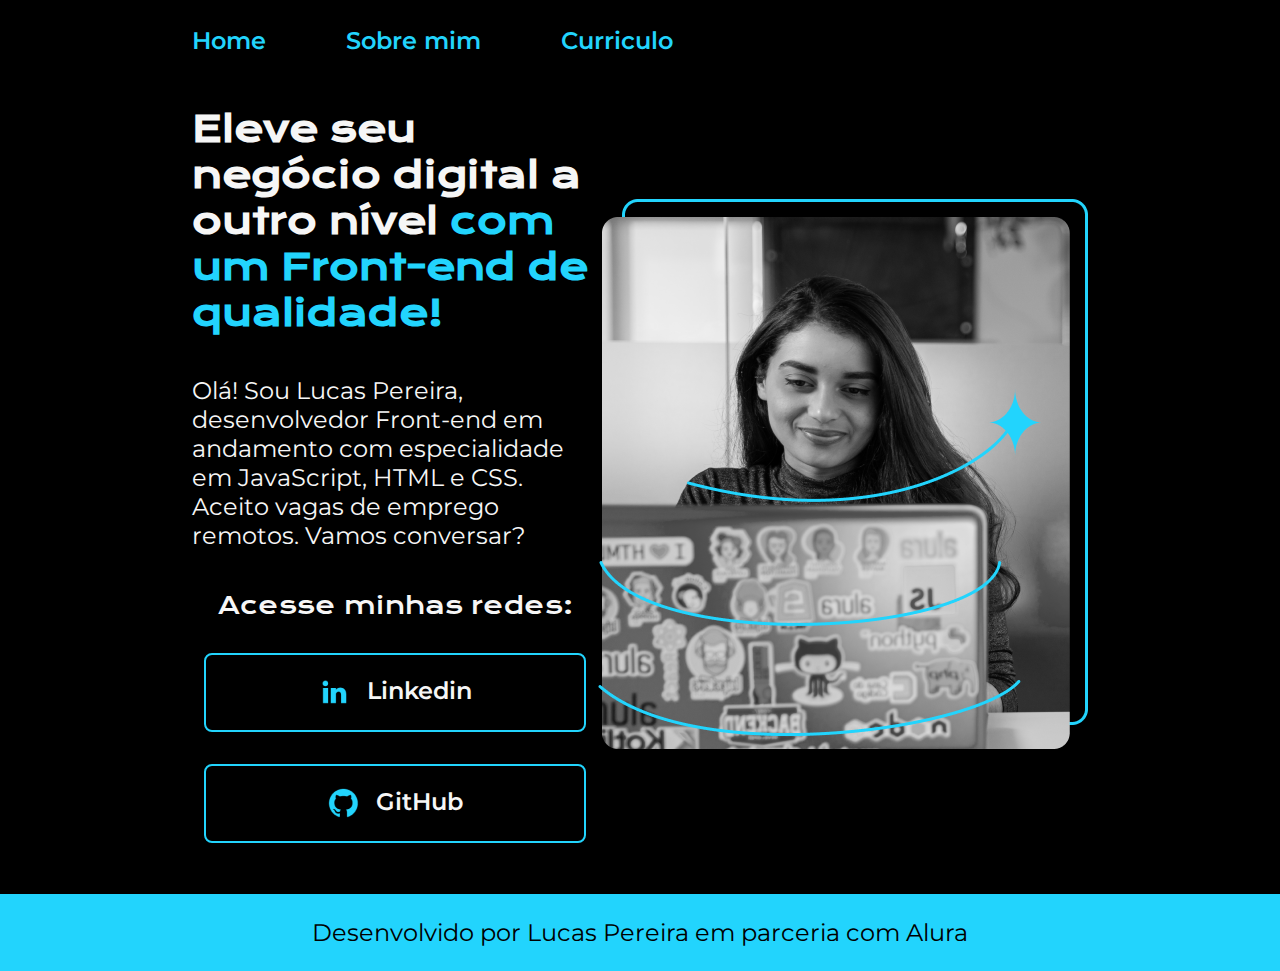
==== index.html @ a870b13a "Criando o repositório" ====
<!DOCTYPE html>
<html lang="pt-br">
<head>
    <meta charset="UTF-8">
    <meta http-equiv="X-UA-Compatible" content="IE=edge">
    <meta name="viewport" content="width=device-width, initial-scale=1.0">
    <link rel="stylesheet" href="styles/style.css">
    <title>Portfólio</title>
</head>
<body>

    <header class="cabecalho">
        <nav class="cabecalho__menu">
            <a class="cabecalho__menu__links" href="index.html">Home</a>
            <a class="cabecalho__menu__links" href="about.html">Sobre mim</a>
            <a class="cabecalho__menu__links" href="resume.html">Curriculo</a>
        </nav>
    </header>

    <main class="principal">

        <section class="principal__conteudo">

            <h1 class="principal__conteudo__titulo">Eleve seu negócio digital a outro nível <span class="principal__conteudo__titulo__destaque">com um Front-end de qualidade!</span></h1>
            <p class="principal__conteudo__texto">Olá! Sou Lucas Pereira, desenvolvedor Front-end em andamento com especialidade em JavaScript, HTML e CSS. Aceito vagas de emprego remotos. Vamos conversar?</p>

            <div class="principal__conteudo__links">
                <h2 class="principal__conteudo__links__subtitulo">Acesse minhas redes:</h2>
                <a class="principal__conteudo__links__ancora" href=# target="_blank">
                    <img src="assets/linkedin.png" alt="Logo linkedin"> 
                    Linkedin
                </a>
                <a class="principal__conteudo__links__ancora" href="https://github.com/lupesii" target="_blank">
                    <img src="assets/github.png" alt="Logo Github">
                    GitHub
                </a>
            </div>

        </section>

        <img src="assets/Imagem.png" alt="Joana Santos Programando">

    </main>
    <footer class="rodape">
        <p>Desenvolvido por Lucas Pereira em parceria com Alura</p>
    </footer>
</body>
</html>
---- styles/style.css ----
@charset "UTF-8";

@import url('https://fonts.googleapis.com/css2?family=Krona+One&family=Montserrat:wght@400;600&display=swap');

:root{
    --cor-primaria:#000000;
    --cor-secundaria: #f6f6f6;
    --cor-terciaria: #22D4fd;
    --cor-hover: #272727;

    --font-principal: "Krona One", sans-serif;
    --font-secundaria: "Montserrat", sans-serif;
}

*{
    margin: 0px;
    padding: 0px;
}

body{
    /* height: 100vh; */
    box-sizing: border-box;
    background-color: var(--cor-primaria);
    color: var(--cor-secundaria);
}

.cabecalho{
    padding: 2% 0 0 15%;

}

.cabecalho__menu{
    display: flex;
    gap: 80px;
}

.cabecalho__menu__links{
    font: 600 24px var(--font-secundaria);
    color: var(--cor-terciaria);
    text-decoration: none;
}

.principal{
    padding: 4% 15%;
    display: flex;
    align-items: center;
    justify-content: space-between;
}

.principal__conteudo{
    display: flex;
    flex-direction: column;
    gap: 40px;
    width: 615px;
}

.principal__conteudo__titulo{
    font-family: var(--font-principal);
    font-size: 36px;
}

.principal__conteudo__titulo__destaque{
    color: #22D4FD;
}

.principal__conteudo__texto{
    font-size: 24px;
    font-family: var(--font-secundaria);
}

.principal__conteudo__lista{
    font-size: 24px;
    font-family: var(--font-secundaria);
}

.principal__conteudo__lista__links{
    color: var(--cor-terciaria);
    text-decoration: none;
}

.principal__conteudo__lista__links:hover{
    color: var(--cor-hover);
}

.principal__conteudo__links{
    display: flex;
    flex-direction: column;
    justify-content: space-between;
    align-items: center;
    gap: 32px;
}

.principal__conteudo__links__subtitulo{
    font: normal 400 24px var(--font-principal);
}

.principal__conteudo__links__ancora{
    /* Display flex */
    display: flex;
    justify-content: center;
    gap: 16px;
    /* Tamanho */
    width: 378px;
    padding: 21.5px 0;
    /* Fonte e borda */
    font: 600 24px var(--font-secundaria);
    color: var(--cor-secundaria);
    text-decoration: none;
    text-align: center;
    border: 2px solid var(--cor-terciaria);
    border-radius: 8px;
}

.principal__conteudo__links__ancora:hover{
    background-color: var(--cor-hover);
    color: var(--cor-terciaria);
}

.rodape{
    display: flex;
    justify-content: center;
    /* Posição e largura */
    padding: 24px;
    /* Cor e fonte */
    background-color: var(--cor-terciaria);
    font: 400 24px var(--font-secundaria);
    color: var(--cor-primaria);
    text-align: center;



}
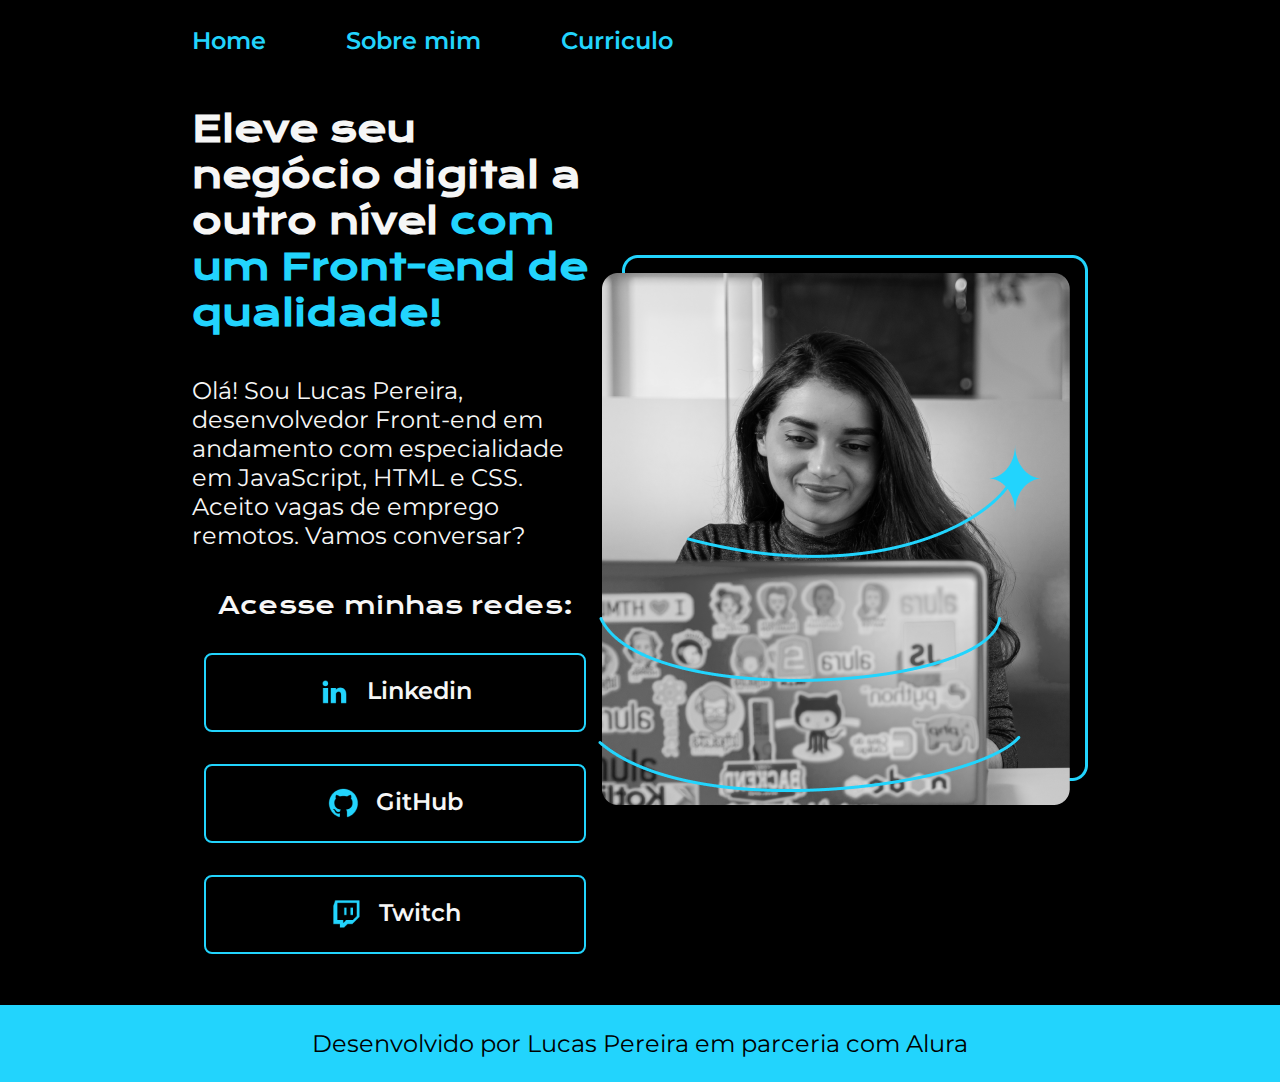
==== commit db4def12: "Link da twitch" ====
--- a/index.html
+++ b/index.html
@@ -5,6 +5,7 @@
     <meta http-equiv="X-UA-Compatible" content="IE=edge">
     <meta name="viewport" content="width=device-width, initial-scale=1.0">
     <link rel="stylesheet" href="styles/style.css">
+    <link rel="shortcut icon" href="assets/favicon.ico" type="image/x-icon">
     <title>Portfólio</title>
 </head>
 <body>
@@ -34,6 +35,10 @@
                     <img src="assets/github.png" alt="Logo Github">
                     GitHub
                 </a>
+                <a class="principal__conteudo__links__ancora" href="https://twitch.tv/lupesi_">
+                    <img src="./assets/twitch.png">
+                    Twitch
+                </a>
             </div>
 
         </section>
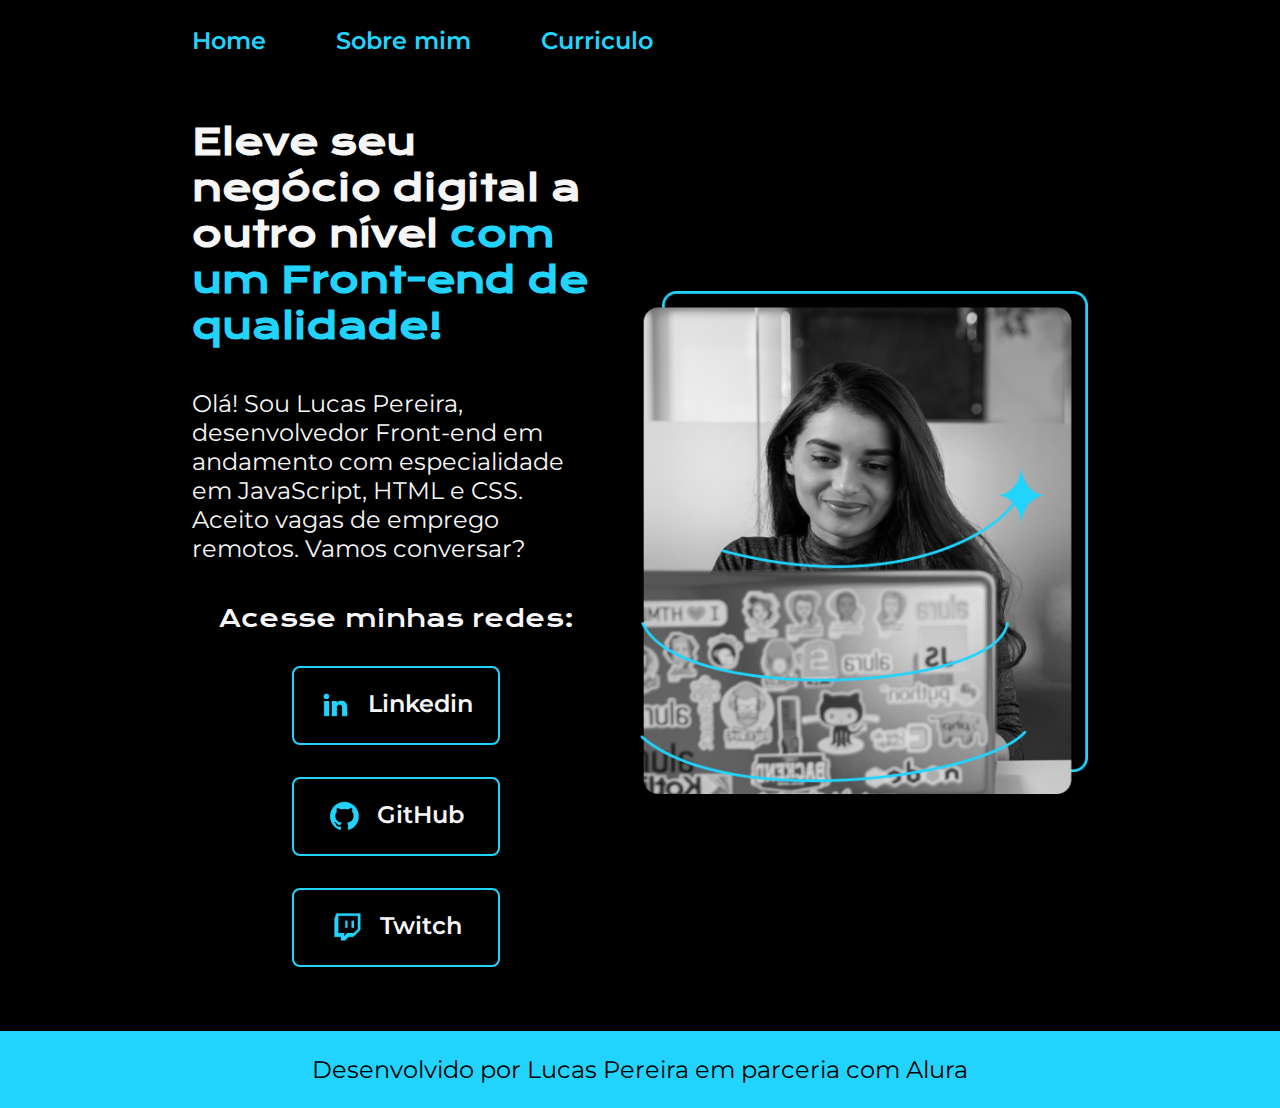
==== commit 793b904b: "Projeto responsivo" ====
--- a/index.html
+++ b/index.html
@@ -43,7 +43,7 @@
 
         </section>
 
-        <img src="assets/Imagem.png" alt="Joana Santos Programando">
+        <img class="principal__imagem" src="assets/Imagem.png" alt="Joana Santos Programando">
 
     </main>
     <footer class="rodape">
--- a/styles/style.css
+++ b/styles/style.css
@@ -13,12 +13,11 @@
 }
 
 *{
-    margin: 0px;
-    padding: 0px;
+    margin: 0;
+    padding: 0;
 }
 
 body{
-    /* height: 100vh; */
     box-sizing: border-box;
     background-color: var(--cor-primaria);
     color: var(--cor-secundaria);
@@ -31,45 +30,46 @@
 
 .cabecalho__menu{
     display: flex;
-    gap: 80px;
+    gap: 70px;
 }
 
 .cabecalho__menu__links{
-    font: 600 24px var(--font-secundaria);
+    font: 600 1.5rem var(--font-secundaria);
     color: var(--cor-terciaria);
     text-decoration: none;
 }
 
 .principal{
-    padding: 4% 15%;
+    padding: 5% 15%;
     display: flex;
     align-items: center;
     justify-content: space-between;
+    gap: 40px;
 }
 
 .principal__conteudo{
     display: flex;
     flex-direction: column;
     gap: 40px;
-    width: 615px;
+    width: 50%;
 }
 
 .principal__conteudo__titulo{
     font-family: var(--font-principal);
-    font-size: 36px;
+    font-size: 2.25rem;
 }
 
 .principal__conteudo__titulo__destaque{
-    color: #22D4FD;
+    color: var(--cor-terciaria);
 }
 
 .principal__conteudo__texto{
-    font-size: 24px;
+    font-size: 1.5rem;
     font-family: var(--font-secundaria);
 }
 
 .principal__conteudo__lista{
-    font-size: 24px;
+    font-size: 1.5rem;
     font-family: var(--font-secundaria);
 }
 
@@ -91,7 +91,7 @@
 }
 
 .principal__conteudo__links__subtitulo{
-    font: normal 400 24px var(--font-principal);
+    font: normal 400 1.5rem var(--font-principal);
 }
 
 .principal__conteudo__links__ancora{
@@ -100,10 +100,10 @@
     justify-content: center;
     gap: 16px;
     /* Tamanho */
-    width: 378px;
+    width: 50%;
     padding: 21.5px 0;
     /* Fonte e borda */
-    font: 600 24px var(--font-secundaria);
+    font: 600 1.5rem var(--font-secundaria);
     color: var(--cor-secundaria);
     text-decoration: none;
     text-align: center;
@@ -116,6 +116,10 @@
     color: var(--cor-terciaria);
 }
 
+.principal__imagem{
+    width: 50%;
+}
+
 .rodape{
     display: flex;
     justify-content: center;
@@ -123,10 +127,27 @@
     padding: 24px;
     /* Cor e fonte */
     background-color: var(--cor-terciaria);
-    font: 400 24px var(--font-secundaria);
+    font: 400 1.5rem var(--font-secundaria);
     color: var(--cor-primaria);
     text-align: center;
+}
 
+@media(max-width: 1200px){
 
+    .cabecalho{
+        padding: 5%;
+    }
 
+    .cabecalho__menu{
+        justify-content: center;
+    }
+
+    .principal{
+        flex-direction: column-reverse;
+        padding: 6% ;
+    }
+
+    .principal__conteudo{
+        width: auto;
+    }
 }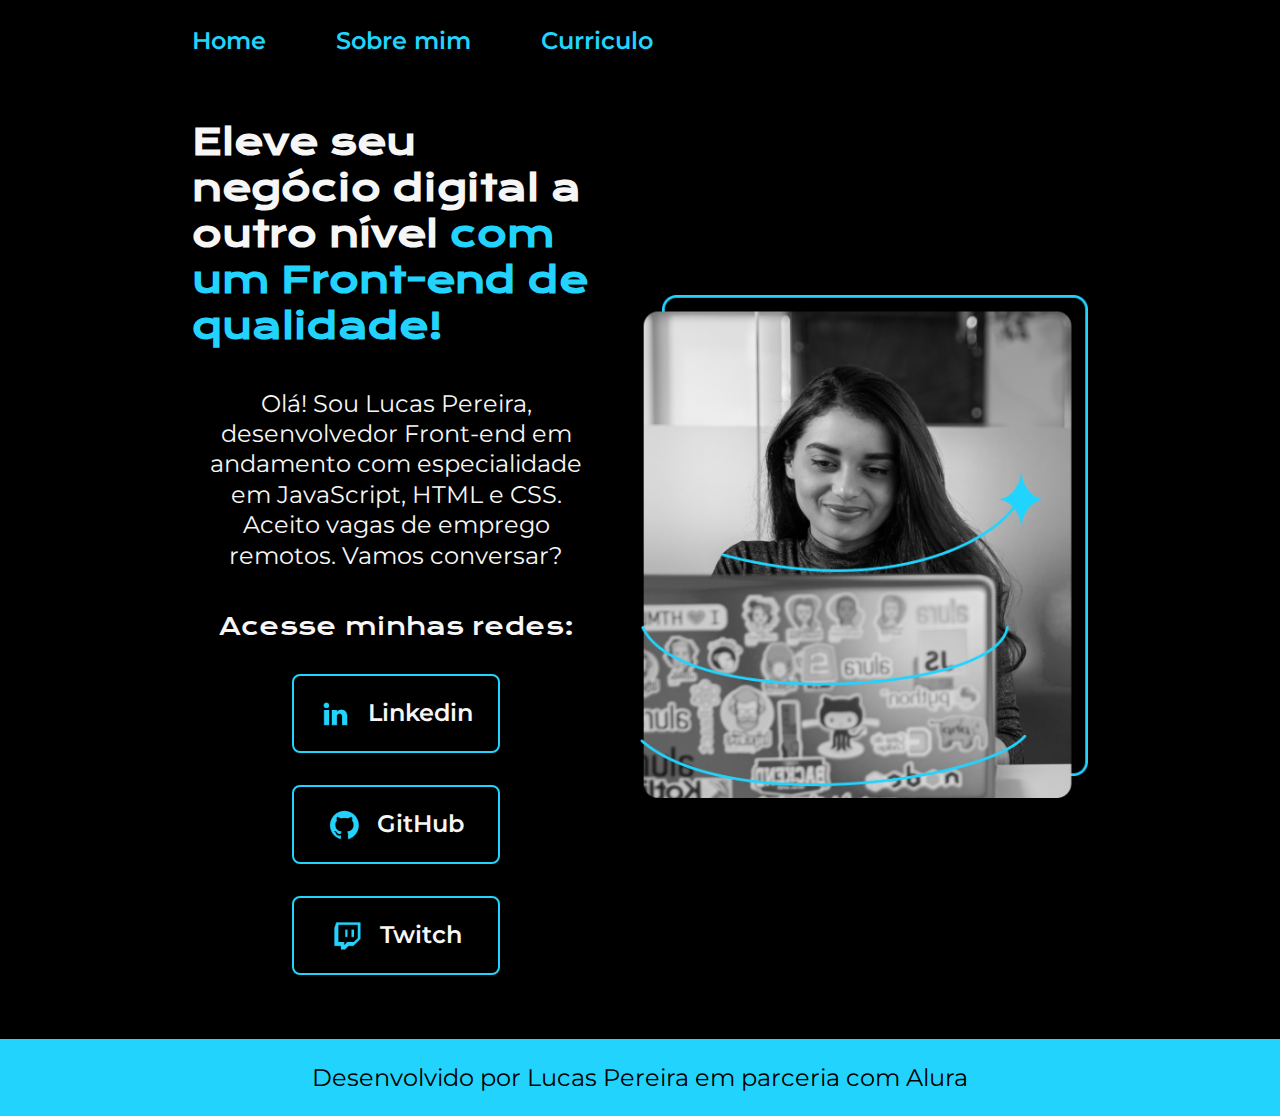
==== commit b7dff74f: "Atualizando o sobre mim, retirei o estilos da lista do curriculo" ====
--- a/index.html
+++ b/index.html
@@ -43,7 +43,7 @@
 
         </section>
 
-        <img class="principal__imagem" src="assets/Imagem.png" alt="Joana Santos Programando">
+        <img class="principal__imagem" src="assets/Imagem.png" alt="Lucas Silva e Pereira">
 
     </main>
     <footer class="rodape">
--- a/styles/style.css
+++ b/styles/style.css
@@ -66,11 +66,15 @@
 .principal__conteudo__texto{
     font-size: 1.5rem;
     font-family: var(--font-secundaria);
+    text-align: center;
+    line-height: 1.9rem;
 }
 
 .principal__conteudo__lista{
     font-size: 1.5rem;
     font-family: var(--font-secundaria);
+    list-style: none;
+    text-align: center;
 }
 
 .principal__conteudo__lista__links{
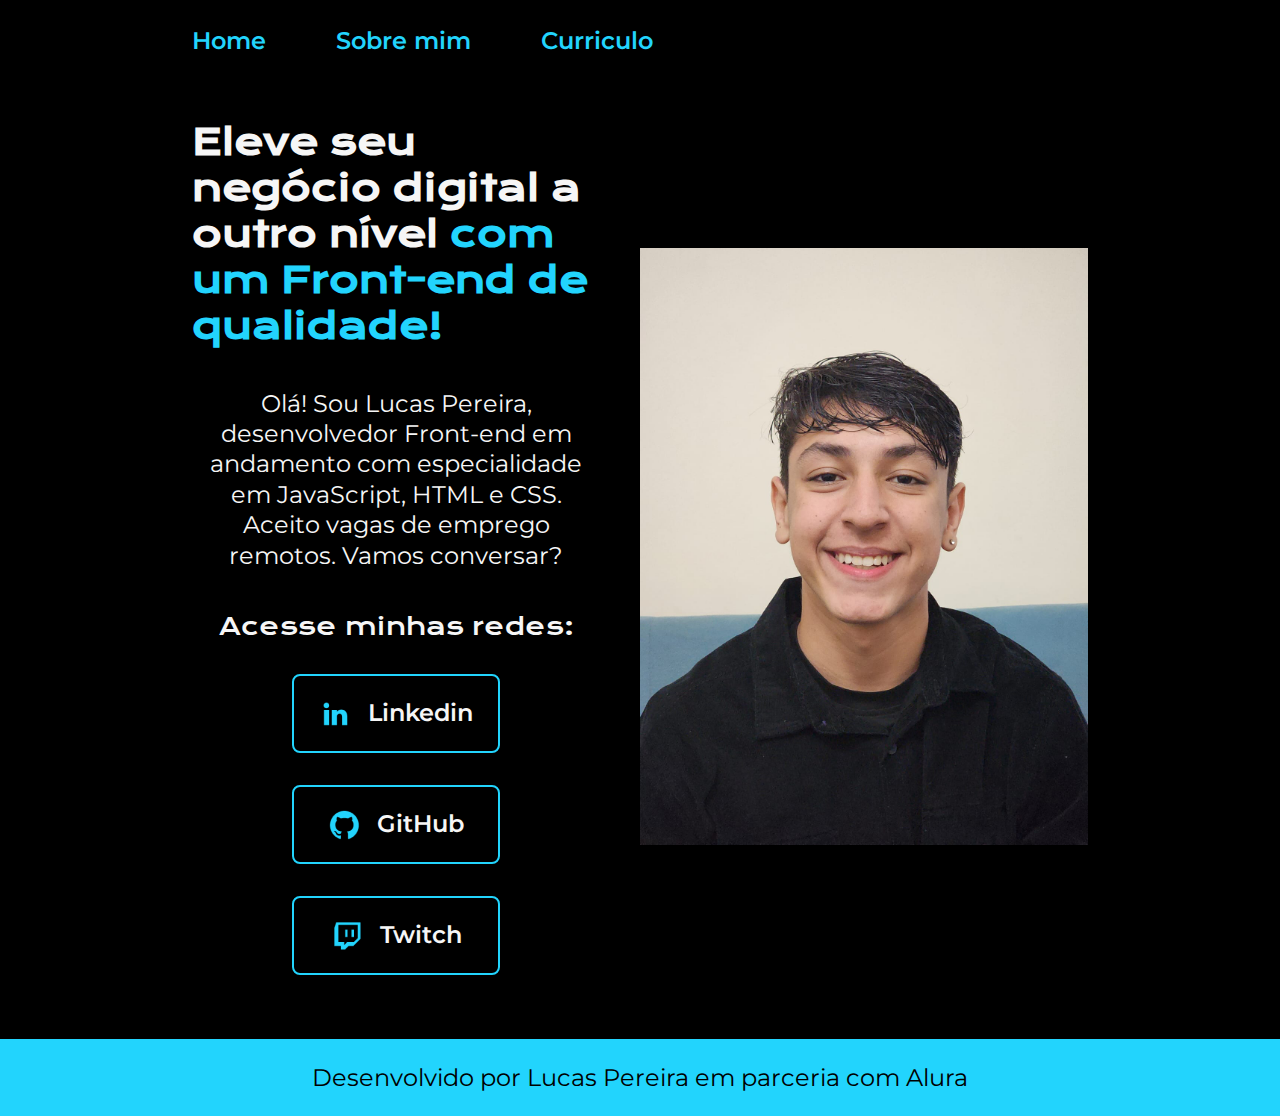
==== commit 64fd77f3: "Update index.html" ====
--- a/index.html
+++ b/index.html
@@ -27,7 +27,7 @@
 
             <div class="principal__conteudo__links">
                 <h2 class="principal__conteudo__links__subtitulo">Acesse minhas redes:</h2>
-                <a class="principal__conteudo__links__ancora" href=# target="_blank">
+                <a class="principal__conteudo__links__ancora" href="https://www.linkedin.com/in/lucas-silva-e-pereira/" target="_blank">
                     <img src="assets/linkedin.png" alt="Logo linkedin"> 
                     Linkedin
                 </a>
@@ -43,11 +43,11 @@
 
         </section>
 
-        <img class="principal__imagem" src="assets/Imagem.png" alt="Lucas Silva e Pereira">
+        <img class="principal__imagem" src="assets/fotoLinkedin.jpg" alt="Lucas Silva e Pereira">
 
     </main>
     <footer class="rodape">
         <p>Desenvolvido por Lucas Pereira em parceria com Alura</p>
     </footer>
 </body>
-</html>+</html>
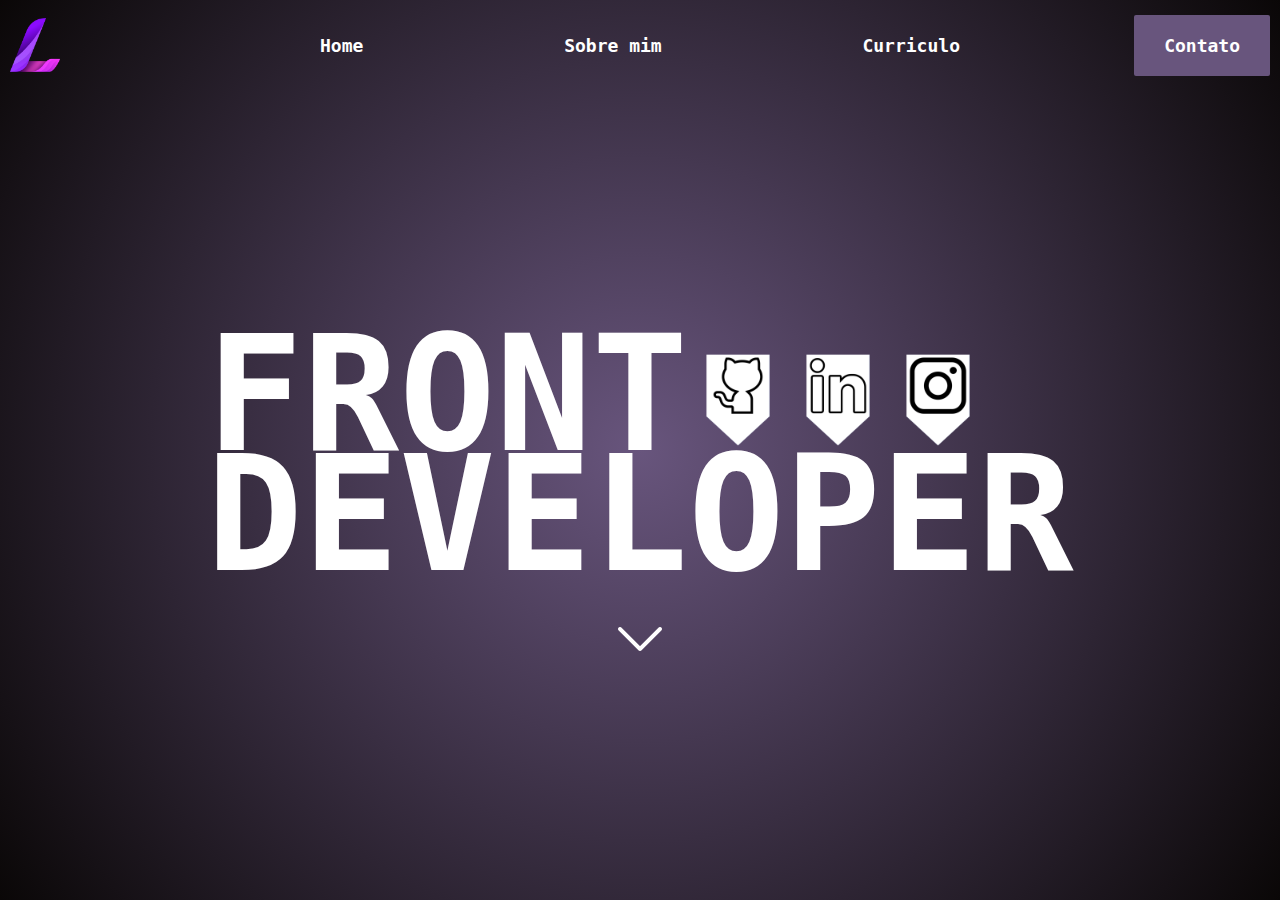
==== commit 888631b1: "Seção apresentação" ====
--- a/index.html
+++ b/index.html
@@ -4,50 +4,38 @@
     <meta charset="UTF-8">
     <meta http-equiv="X-UA-Compatible" content="IE=edge">
     <meta name="viewport" content="width=device-width, initial-scale=1.0">
+    <link rel="shortcut icon" href="assets/favicon.ico" type="image/x-icon">
+    <link rel="stylesheet" href="styles/reset.css">
+    <link rel="stylesheet" href="https://cdnjs.cloudflare.com/ajax/libs/animate.css/4.1.1/animate.min.css"/>
+    <link href="https://unpkg.com/aos@2.3.1/dist/aos.css" rel="stylesheet">
     <link rel="stylesheet" href="styles/style.css">
-    <link rel="shortcut icon" href="assets/favicon.ico" type="image/x-icon">
+    <script src="https://unpkg.com/aos@2.3.1/dist/aos.js"></script>
     <title>Portfólio</title>
 </head>
 <body>
 
     <header class="cabecalho">
+        <img class="img_logo" src="assets/Logo.png" alt="Logo">
         <nav class="cabecalho__menu">
             <a class="cabecalho__menu__links" href="index.html">Home</a>
             <a class="cabecalho__menu__links" href="about.html">Sobre mim</a>
             <a class="cabecalho__menu__links" href="resume.html">Curriculo</a>
         </nav>
+        <a class="btn_contato cabecalho__menu__links" href="#">Contato</a>
     </header>
 
-    <main class="principal">
+    <section class="apresenta">
+        <pre>
+            <h1>FRONT<a target="_blank" class="link_icon" href="https://github.com/lupesii"><img width="100px" src="assets/GitHub Icon.png" alt=""></a><a target="_blank" class="link_icon" href="https://www.linkedin.com/in/lucas-silva-e-pereira/"><img width="100px" src="assets/Linkedin Icon.png" alt=""></a><a target="_blank" class="link_icon" href="https://www.instagram.com/_lupesi/"><img width="100px" src="assets/Instagram Icon.png" alt=""></a>
+DEVELOPER</h1>
+        </pre>
+        <img data-aos="fade-up" data-aos-duration="1000" class="seta_animacao" src="assets/down-arrow.png" alt="">
 
-        <section class="principal__conteudo">
+    </section>
 
-            <h1 class="principal__conteudo__titulo">Eleve seu negócio digital a outro nível <span class="principal__conteudo__titulo__destaque">com um Front-end de qualidade!</span></h1>
-            <p class="principal__conteudo__texto">Olá! Sou Lucas Pereira, desenvolvedor Front-end em andamento com especialidade em JavaScript, HTML e CSS. Aceito vagas de emprego remotos. Vamos conversar?</p>
 
-            <div class="principal__conteudo__links">
-                <h2 class="principal__conteudo__links__subtitulo">Acesse minhas redes:</h2>
-                <a class="principal__conteudo__links__ancora" href="https://www.linkedin.com/in/lucas-silva-e-pereira/" target="_blank">
-                    <img src="assets/linkedin.png" alt="Logo linkedin"> 
-                    Linkedin
-                </a>
-                <a class="principal__conteudo__links__ancora" href="https://github.com/lupesii" target="_blank">
-                    <img src="assets/github.png" alt="Logo Github">
-                    GitHub
-                </a>
-                <a class="principal__conteudo__links__ancora" href="https://twitch.tv/lupesi_">
-                    <img src="./assets/twitch.png">
-                    Twitch
-                </a>
-            </div>
-
-        </section>
-
-        <img class="principal__imagem" src="assets/fotoLinkedin.jpg" alt="Lucas Silva e Pereira">
-
-    </main>
-    <footer class="rodape">
-        <p>Desenvolvido por Lucas Pereira em parceria com Alura</p>
-    </footer>
+    <script>
+        AOS.init();
+    </script>
 </body>
 </html>
--- a/styles/style.css
+++ b/styles/style.css
@@ -1,157 +1,81 @@
-@charset "UTF-8";
-
-@import url('https://fonts.googleapis.com/css2?family=Krona+One&family=Montserrat:wght@400;600&display=swap');
-
-:root{
-    --cor-primaria:#000000;
-    --cor-secundaria: #f6f6f6;
-    --cor-terciaria: #22D4fd;
-    --cor-hover: #272727;
-
-    --font-principal: "Krona One", sans-serif;
-    --font-secundaria: "Montserrat", sans-serif;
-}
-
-*{
-    margin: 0;
-    padding: 0;
+::-webkit-scrollbar{
+    width: 0px;
 }
 
 body{
-    box-sizing: border-box;
-    background-color: var(--cor-primaria);
-    color: var(--cor-secundaria);
+    background-image: radial-gradient(circle, #68557D, #0a0707);
+    background-attachment: fixed;
+    color: white;
 }
 
 .cabecalho{
-    padding: 2% 0 0 15%;
+    padding: 0 10px;
+    height: 10vh;
 
+    display: flex;
+    justify-content: center;
+    align-items: center;
 }
 
 .cabecalho__menu{
+    width: 50vw;
     display: flex;
-    gap: 70px;
+    justify-content: space-between;
+}
+
+.img_logo{
+    position: absolute;
+    left: 10px;
+    width: 50px;
+}
+
+.btn_contato{
+    position: absolute;
+    right: 10px;
+    padding: 20px 30px;
+    border-radius: 2px;
+
+    text-align: center;
+    background-color: #68557D;
 }
 
 .cabecalho__menu__links{
-    font: 600 1.5rem var(--font-secundaria);
-    color: var(--cor-terciaria);
+    font: normal 600 18px monospace;
     text-decoration: none;
+    color: white;
 }
 
-.principal{
-    padding: 5% 15%;
+.apresenta{
+    width: 100vw;
+    height: 90vh;
+
     display: flex;
+    flex-direction: column;
+    justify-content: center;
     align-items: center;
-    justify-content: space-between;
-    gap: 40px;
 }
 
-.principal__conteudo{
-    display: flex;
-    flex-direction: column;
-    gap: 40px;
-    width: 50%;
+.link_icon img:hover{
+    animation: invert-boucing 1.5s ease alternate infinite;
 }
 
-.principal__conteudo__titulo{
-    font-family: var(--font-principal);
-    font-size: 2.25rem;
+h1{
+    font: normal 700 160px monospace;
+    line-height: 120px;
 }
 
-.principal__conteudo__titulo__destaque{
-    color: var(--cor-terciaria);
+.seta_animacao{
+    animation: boucing 1.5s ease-out alternate infinite;
 }
 
-.principal__conteudo__texto{
-    font-size: 1.5rem;
-    font-family: var(--font-secundaria);
-    text-align: center;
-    line-height: 1.9rem;
+@keyframes boucing {
+    to {
+       transform: translateY(30px); 
+    }
 }
 
-.principal__conteudo__lista{
-    font-size: 1.5rem;
-    font-family: var(--font-secundaria);
-    list-style: none;
-    text-align: center;
-}
-
-.principal__conteudo__lista__links{
-    color: var(--cor-terciaria);
-    text-decoration: none;
-}
-
-.principal__conteudo__lista__links:hover{
-    color: var(--cor-hover);
-}
-
-.principal__conteudo__links{
-    display: flex;
-    flex-direction: column;
-    justify-content: space-between;
-    align-items: center;
-    gap: 32px;
-}
-
-.principal__conteudo__links__subtitulo{
-    font: normal 400 1.5rem var(--font-principal);
-}
-
-.principal__conteudo__links__ancora{
-    /* Display flex */
-    display: flex;
-    justify-content: center;
-    gap: 16px;
-    /* Tamanho */
-    width: 50%;
-    padding: 21.5px 0;
-    /* Fonte e borda */
-    font: 600 1.5rem var(--font-secundaria);
-    color: var(--cor-secundaria);
-    text-decoration: none;
-    text-align: center;
-    border: 2px solid var(--cor-terciaria);
-    border-radius: 8px;
-}
-
-.principal__conteudo__links__ancora:hover{
-    background-color: var(--cor-hover);
-    color: var(--cor-terciaria);
-}
-
-.principal__imagem{
-    width: 50%;
-}
-
-.rodape{
-    display: flex;
-    justify-content: center;
-    /* Posição e largura */
-    padding: 24px;
-    /* Cor e fonte */
-    background-color: var(--cor-terciaria);
-    font: 400 1.5rem var(--font-secundaria);
-    color: var(--cor-primaria);
-    text-align: center;
-}
-
-@media(max-width: 1200px){
-
-    .cabecalho{
-        padding: 5%;
-    }
-
-    .cabecalho__menu{
-        justify-content: center;
-    }
-
-    .principal{
-        flex-direction: column-reverse;
-        padding: 6% ;
-    }
-
-    .principal__conteudo{
-        width: auto;
+@keyframes invert-boucing {
+    to{
+        transform: translateY(-30px);
     }
 }